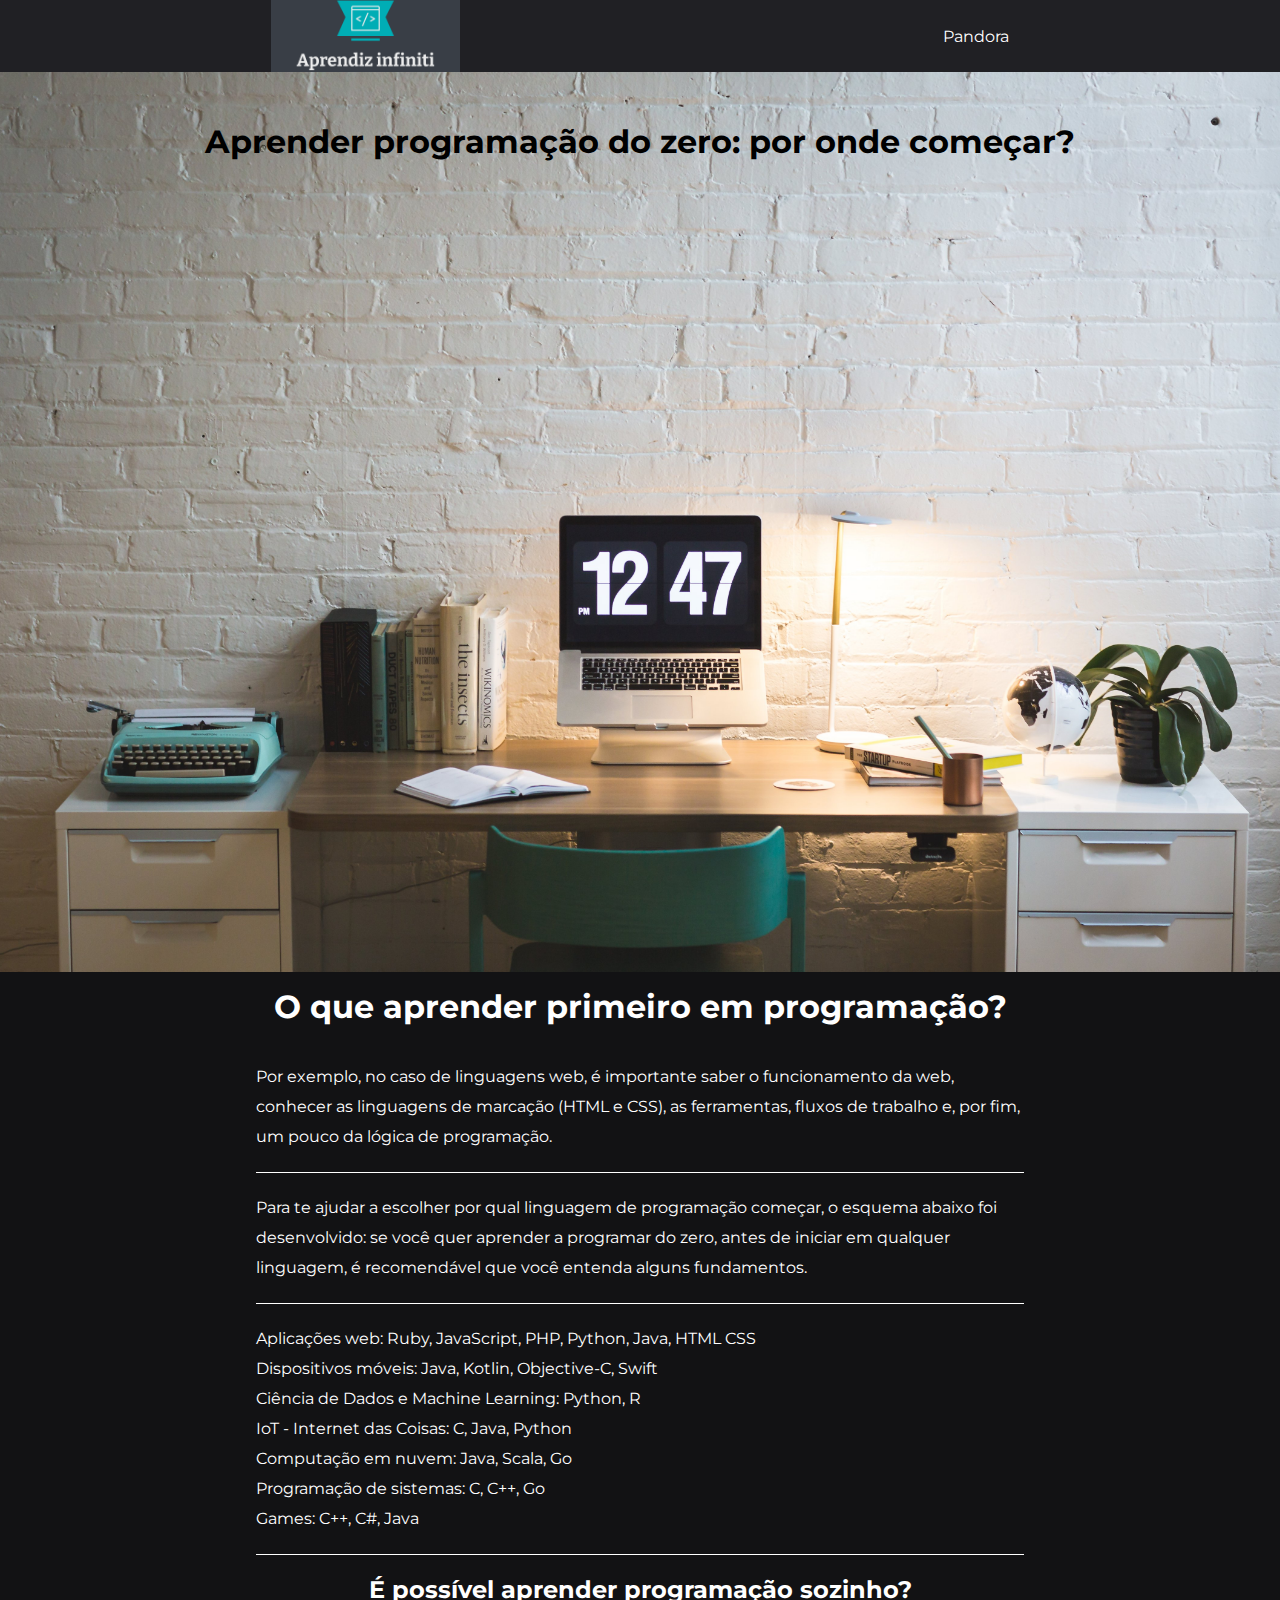
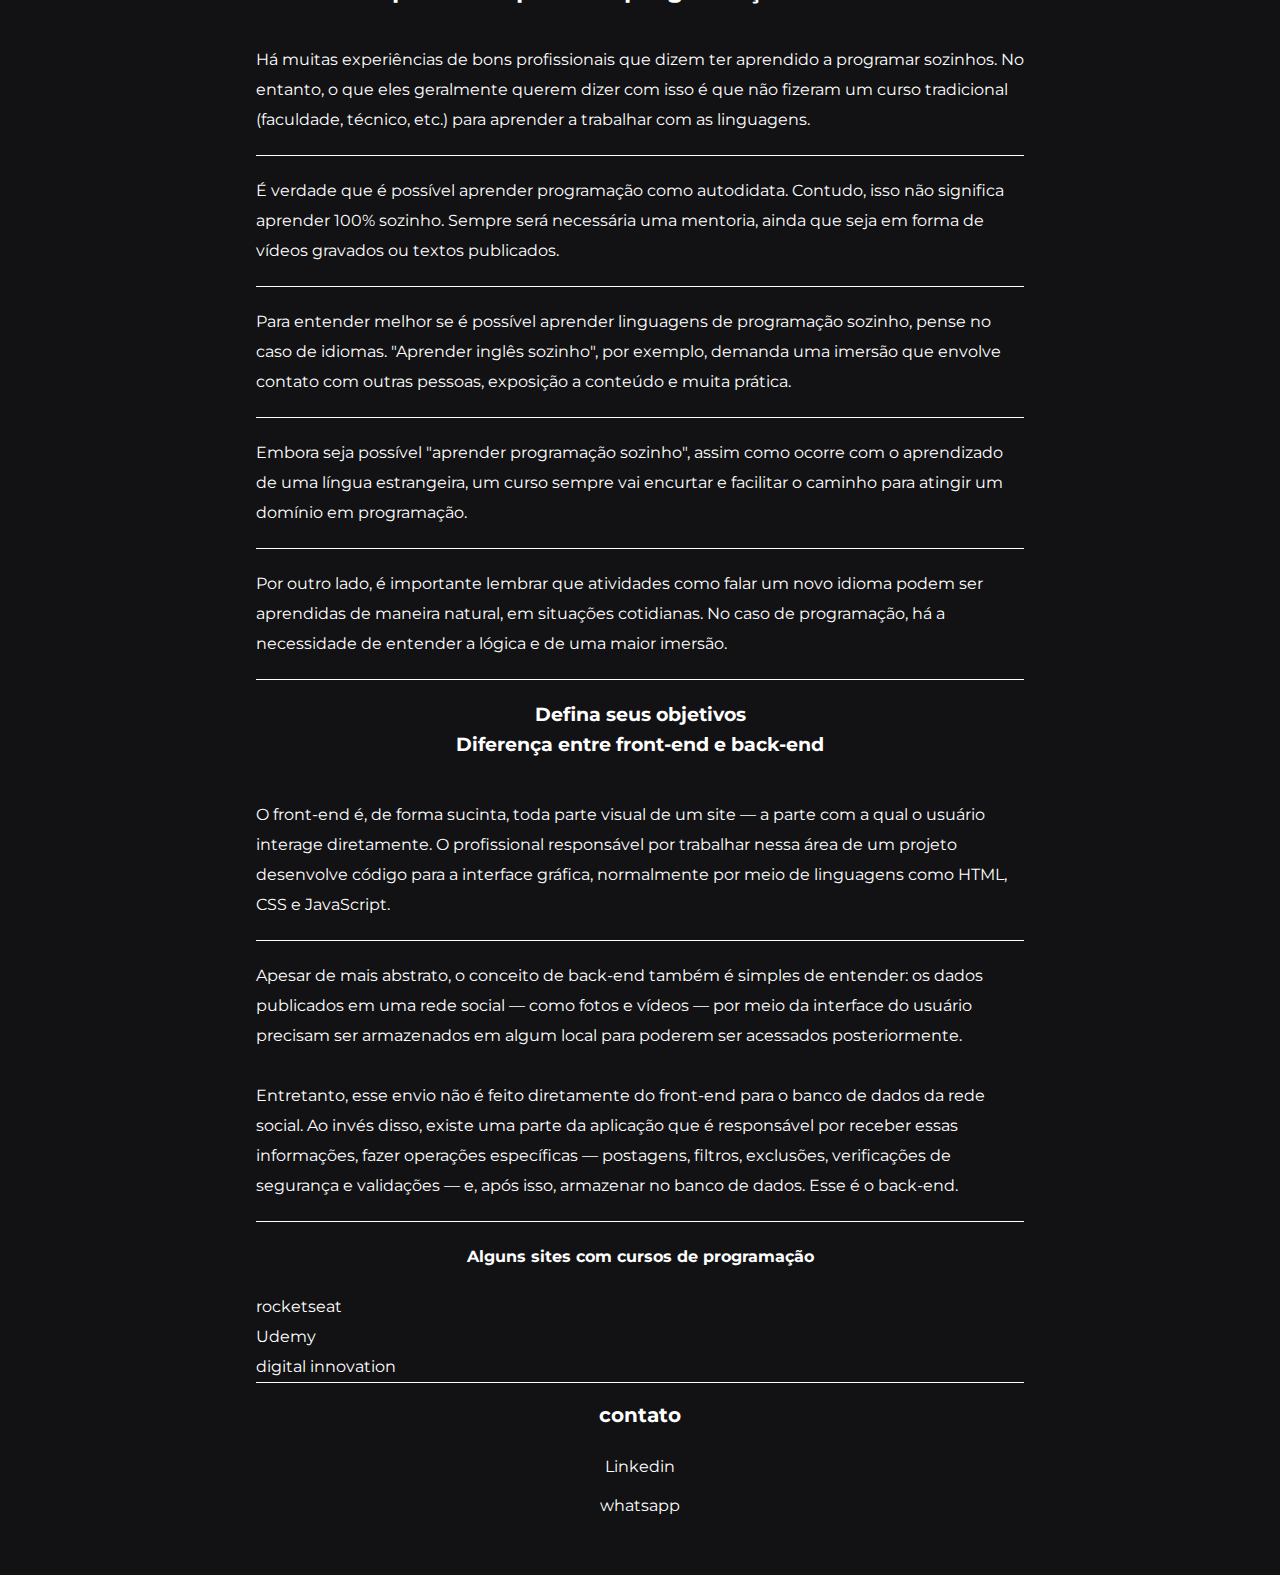
==== index.html @ 2a53f9a6 "arquivos iniciais" ====
<!DOCTYPE html>
<html lang="pt-br">
    <head>
        <meta charset="utf-8">
        <meta http-equiv="X-UA-Compatible" content="IE=edge">
        <title>Aprendiz infiniti</title>
        <meta name="description" content="Guia para iniciantes para aprender sobre tecnologia ou outras coisas">
        <meta name="keywords" content="ti, informatica, aprender, iniciante, learn, enem, Enem">
        <meta name="viewport" content="width=device-width, initial-scale=1">
        <link rel="stylesheet" href="./css/style.css">
        <link rel="stylesheet" href="./css/mobile.css">
        <link rel="shortcut icon" href="./images/aprendiz.svg" type="image/x-icon">
        <style>
            @import url('https://fonts.googleapis.com/css2?family=Montserrat&display=swap');
        </style>
    </head>
    <body>
       <header>
           <img id="logo-marca" src="./images/logo.png" alt="logo">
           <ul>
               <li><a href="#" rel="noopener noreferrer">Pandora</a></li>
           </ul>
       </header>

       <div id="titulo">
            <h1>Aprender programação do zero: por onde começar?</h1>
       </div>
        
       <main>
           <h1>O que aprender primeiro em programação?</h1>
           <p>Por exemplo, no caso de linguagens web, é importante saber o funcionamento da web, conhecer as linguagens de marcação (HTML e CSS), as ferramentas, fluxos de trabalho e, por fim, um pouco da lógica de programação. </p>
           <p>Para te ajudar a escolher por qual linguagem de programação começar, o esquema abaixo foi desenvolvido: se você quer aprender a programar do zero, antes de iniciar em qualquer linguagem, é recomendável que você entenda alguns fundamentos. </p>
            <p>
                Aplicações web: Ruby, JavaScript, PHP, Python, Java, HTML CSS <br>
                Dispositivos móveis: Java, Kotlin, Objective-C, Swift <br>
                Ciência de Dados e Machine Learning: Python, R <br>
                IoT - Internet das Coisas: C, Java, Python <br>
                Computação em nuvem: Java, Scala, Go <br>
                Programação de sistemas: C, C++, Go <br>
                Games: C++, C#, Java <br>
            </p>
            <h2>É possível aprender programação sozinho?</h2>
            <p>Há muitas experiências de bons profissionais que dizem ter aprendido a programar sozinhos. No entanto, o que eles geralmente querem dizer com isso é que não fizeram um curso tradicional (faculdade, técnico, etc.) para aprender a trabalhar com as linguagens. 
            </p>
            <p>É verdade que é possível aprender programação como autodidata. Contudo, isso não significa aprender 100% sozinho. Sempre será necessária uma mentoria, ainda que seja em forma de vídeos gravados ou textos publicados. 
            </p>
            <p>Para entender melhor se é possível aprender linguagens de programação sozinho, pense no caso de idiomas. "Aprender inglês sozinho", por exemplo, demanda uma imersão que envolve contato com outras pessoas, exposição a conteúdo e muita prática. 
            </p>
            <p>Embora seja possível "aprender programação sozinho", assim como ocorre com o aprendizado de uma língua estrangeira, um curso sempre vai encurtar e facilitar o caminho para atingir um domínio em programação.
            </p>
            <p>Por outro lado, é importante lembrar que atividades como falar um novo idioma podem ser aprendidas de maneira natural, em situações cotidianas. No caso de programação, há a necessidade de entender a lógica e de uma maior imersão. 
            </p>
            <h3>Defina seus objetivos <br>
            Diferença entre front-end e back-end</h3>
            <p>O front-end é, de forma sucinta, toda parte visual de um site — a parte com a qual o usuário interage diretamente. O profissional responsável por trabalhar nessa área de um projeto desenvolve código para a interface gráfica, normalmente por meio de linguagens como HTML, CSS e JavaScript.</p>
            <p>Apesar de mais abstrato, o conceito de back-end também é simples de entender: os dados publicados em uma rede social — como fotos e vídeos — por meio da interface do usuário precisam ser armazenados em algum local para poderem ser acessados posteriormente. <br> <br>Entretanto, esse envio não é feito diretamente do front-end para o banco de dados da rede social. Ao invés disso, existe uma parte da aplicação que é responsável por receber essas informações, fazer operações específicas — postagens, filtros, exclusões, verificações de segurança e validações — e, após isso, armazenar no banco de dados. Esse é o back-end.
            </p>
            <h4>Alguns sites com cursos de programação</h4>

            <ul>
                <li><a href="https://app.rocketseat.com.br/dashboard" target="_blank" rel="noopener noreferrer">rocketseat</a></li>
                <li><a href="https://www.udemy.com/courses/search/?src=ukw&q=programa%C3%A7%C3%A3o" target="_blank" rel="noopener noreferrer">Udemy</a></li>
                <li><a href="https://digitalinnovation.one/" target="_blank" rel="noopener noreferrer">digital innovation</a></li>
            </ul>
       </main>
       <footer>
           <h5>contato</h5>
           <ul>
               <li><a href="https://www.linkedin.com/in/denner-augusto-de-paula-bernardes-970713164/" target="blank">Linkedin</a></li>
               <li><a href="https://api.whatsapp.com/send?phone=5511978057417" target="_blank" rel="noopener noreferrer">whatsapp</a></li>
           </ul>
       </footer>


        <script src="" async defer></script>
    </body>
</html>
---- css/style.css ----
*{
    margin: 0;
    padding: 0;
    box-sizing: border-box;
    text-decoration: none;
    list-style: none;
    font-family: 'Montserrat', sans-serif;
}

body{
    height: 100vh;
    width: 100%;
    background-color: #121214;
}
a{
    color: white;
}

a:hover{
    color: #0C88EF;
}

header{
    background-color:#202024 ;
    height: 72px;
    width: 100%;
    display: flex;
    flex-direction: row;
    justify-content: space-around;
    align-items: center;
    padding: 0px 30px;
    flex-wrap: wrap;
}


header a:hover{
    color: yellow;
}

#logo-marca{
    height: 100%;
}

#titulo{
    padding: 50px;
    text-align: center;
    background-repeat: no-repeat;
    background-position: center;
    background-size: cover;
    height: 100%;
    background-image: url(../images/organized-workspace\ \(1\).jpg);
}

#titulo h1:hover{
    color: #202024;
}

main{
    color: white;
    padding: 0px 20%;
    line-height: 30px;
}
main p{
    padding: 20px 0px;
    width: 100%;
    border-bottom: 1px solid white;
}
main p:hover{
    font-size: 20px;
    color: yellow;
}

main h1,h2,h3,h4{
    padding: 20px 0px;
    text-align: center;
}

main ul{
    border-bottom: 1px solid white;
}

footer{
    text-align: center;
    padding-bottom: 50px;
}

footer h5{
    font-size:20px;
    padding: 20px 0px;
    text-align: center;
    color:white;
}

footer li{
   padding: 10px 0px;
}
---- css/mobile.css ----
@media screen and (max-width:900px){
    main{
        padding: 0px 5%;
    }
}
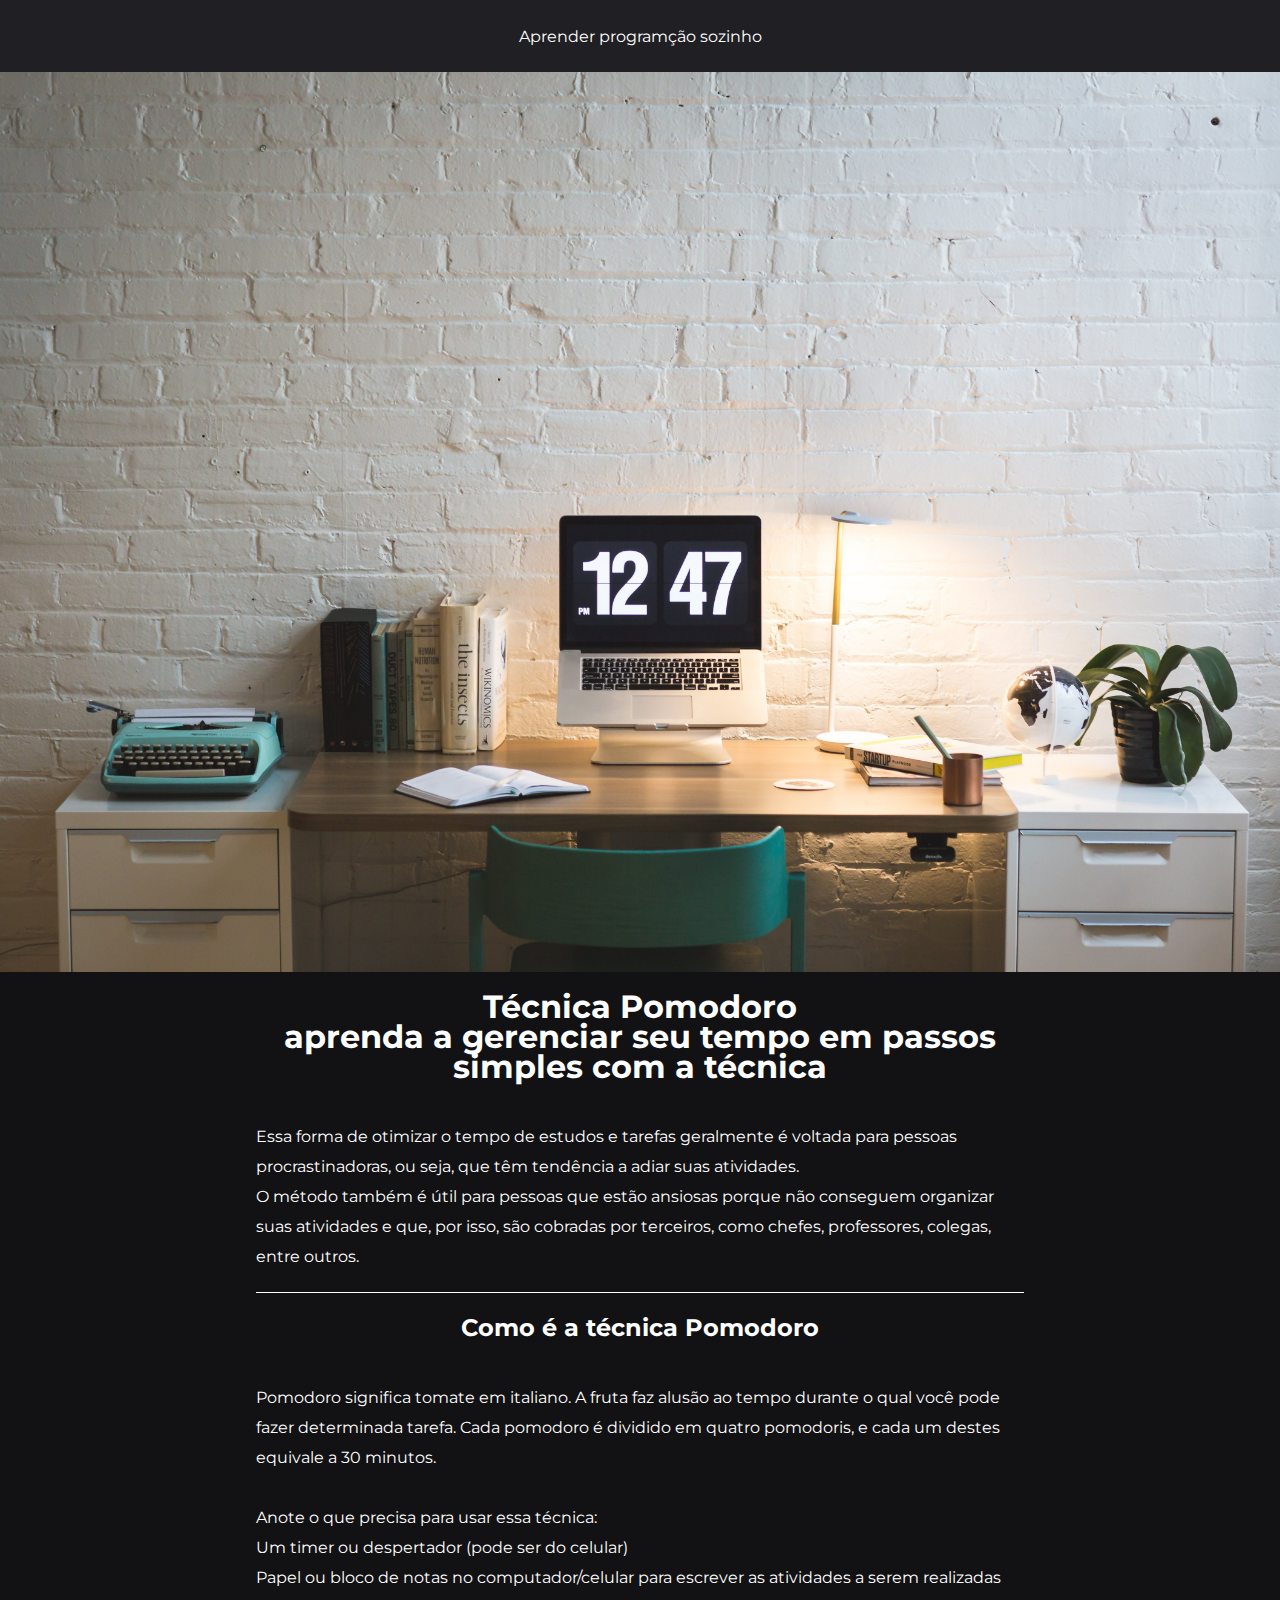
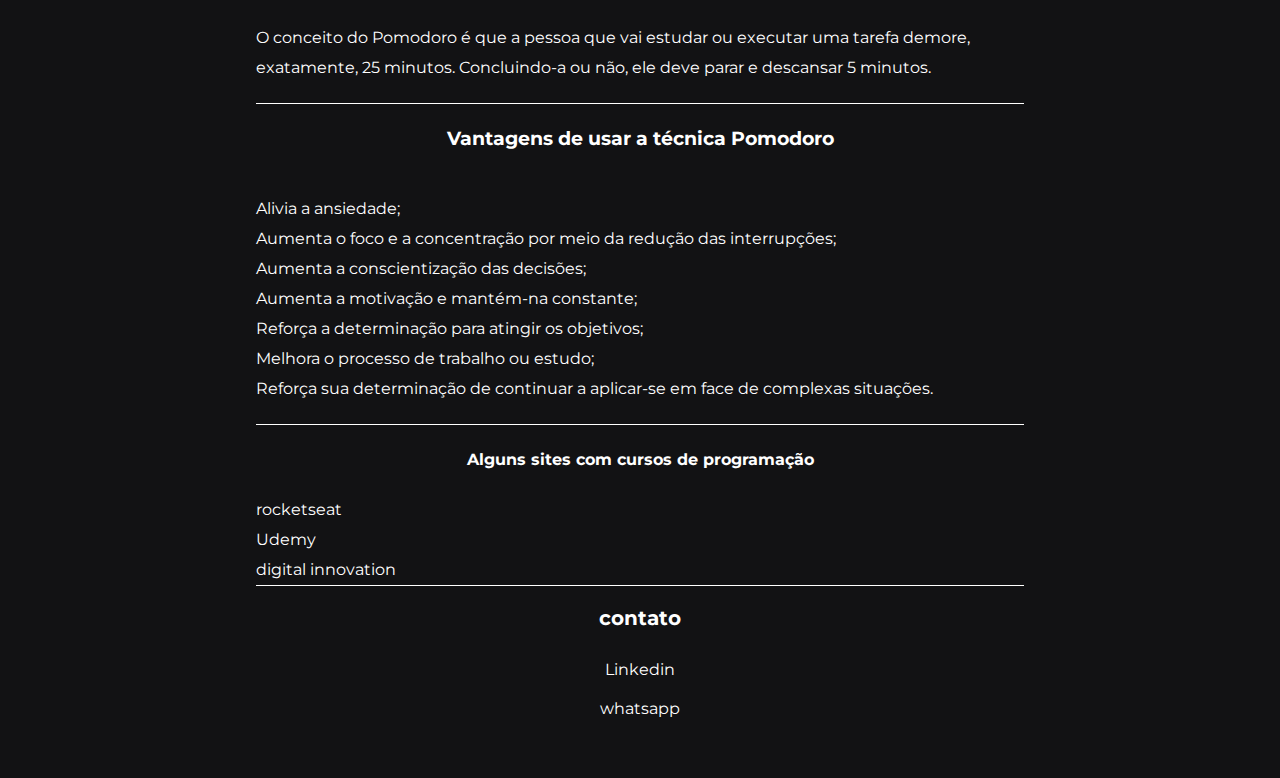
==== commit 17078a74: "prepara da pagina principal/ atualizacao de interface" ====
--- a/index.html
+++ b/index.html
@@ -1,77 +1,91 @@
 <!DOCTYPE html>
 <html lang="pt-br">
-    <head>
-        <meta charset="utf-8">
-        <meta http-equiv="X-UA-Compatible" content="IE=edge">
-        <title>Aprendiz infiniti</title>
-        <meta name="description" content="Guia para iniciantes para aprender sobre tecnologia ou outras coisas">
-        <meta name="keywords" content="ti, informatica, aprender, iniciante, learn, enem, Enem">
-        <meta name="viewport" content="width=device-width, initial-scale=1">
-        <link rel="stylesheet" href="./css/style.css">
-        <link rel="stylesheet" href="./css/mobile.css">
-        <link rel="shortcut icon" href="./images/aprendiz.svg" type="image/x-icon">
-        <style>
-            @import url('https://fonts.googleapis.com/css2?family=Montserrat&display=swap');
-        </style>
-    </head>
-    <body>
-       <header>
-           <img id="logo-marca" src="./images/logo.png" alt="logo">
-           <ul>
-               <li><a href="#" rel="noopener noreferrer">Pandora</a></li>
-           </ul>
-       </header>
 
-       <div id="titulo">
-            <h1>Aprender programação do zero: por onde começar?</h1>
-       </div>
+<head>
+    <meta charset="utf-8">
+    <meta http-equiv="X-UA-Compatible" content="IE=edge">
+    <title>pomodoro</title>
+    <meta name="description" content="Guia para iniciantes para aprender sobre tecnologia ou outras coisas">
+    <meta name="keywords" content="ti, informatica, aprender, iniciante, learn, enem, Enem">
+    <meta name="viewport" content="width=device-width, initial-scale=1">
+    <link rel="stylesheet" href="./css/style.css">
+    <link rel="stylesheet" href="./css/mobile.css">
+    <link rel="shortcut icon" href="./images/stopwatch.svg" type="image/x-icon">
+    <style>
+        @import url('https://fonts.googleapis.com/css2?family=Montserrat&display=swap');
+    </style>
+</head>
+
+<body>
+    <header>
+        <a href="./learn program/index.html">Aprender programção sozinho</a>
         
-       <main>
-           <h1>O que aprender primeiro em programação?</h1>
-           <p>Por exemplo, no caso de linguagens web, é importante saber o funcionamento da web, conhecer as linguagens de marcação (HTML e CSS), as ferramentas, fluxos de trabalho e, por fim, um pouco da lógica de programação. </p>
-           <p>Para te ajudar a escolher por qual linguagem de programação começar, o esquema abaixo foi desenvolvido: se você quer aprender a programar do zero, antes de iniciar em qualquer linguagem, é recomendável que você entenda alguns fundamentos. </p>
-            <p>
-                Aplicações web: Ruby, JavaScript, PHP, Python, Java, HTML CSS <br>
-                Dispositivos móveis: Java, Kotlin, Objective-C, Swift <br>
-                Ciência de Dados e Machine Learning: Python, R <br>
-                IoT - Internet das Coisas: C, Java, Python <br>
-                Computação em nuvem: Java, Scala, Go <br>
-                Programação de sistemas: C, C++, Go <br>
-                Games: C++, C#, Java <br>
-            </p>
-            <h2>É possível aprender programação sozinho?</h2>
-            <p>Há muitas experiências de bons profissionais que dizem ter aprendido a programar sozinhos. No entanto, o que eles geralmente querem dizer com isso é que não fizeram um curso tradicional (faculdade, técnico, etc.) para aprender a trabalhar com as linguagens. 
-            </p>
-            <p>É verdade que é possível aprender programação como autodidata. Contudo, isso não significa aprender 100% sozinho. Sempre será necessária uma mentoria, ainda que seja em forma de vídeos gravados ou textos publicados. 
-            </p>
-            <p>Para entender melhor se é possível aprender linguagens de programação sozinho, pense no caso de idiomas. "Aprender inglês sozinho", por exemplo, demanda uma imersão que envolve contato com outras pessoas, exposição a conteúdo e muita prática. 
-            </p>
-            <p>Embora seja possível "aprender programação sozinho", assim como ocorre com o aprendizado de uma língua estrangeira, um curso sempre vai encurtar e facilitar o caminho para atingir um domínio em programação.
-            </p>
-            <p>Por outro lado, é importante lembrar que atividades como falar um novo idioma podem ser aprendidas de maneira natural, em situações cotidianas. No caso de programação, há a necessidade de entender a lógica e de uma maior imersão. 
-            </p>
-            <h3>Defina seus objetivos <br>
-            Diferença entre front-end e back-end</h3>
-            <p>O front-end é, de forma sucinta, toda parte visual de um site — a parte com a qual o usuário interage diretamente. O profissional responsável por trabalhar nessa área de um projeto desenvolve código para a interface gráfica, normalmente por meio de linguagens como HTML, CSS e JavaScript.</p>
-            <p>Apesar de mais abstrato, o conceito de back-end também é simples de entender: os dados publicados em uma rede social — como fotos e vídeos — por meio da interface do usuário precisam ser armazenados em algum local para poderem ser acessados posteriormente. <br> <br>Entretanto, esse envio não é feito diretamente do front-end para o banco de dados da rede social. Ao invés disso, existe uma parte da aplicação que é responsável por receber essas informações, fazer operações específicas — postagens, filtros, exclusões, verificações de segurança e validações — e, após isso, armazenar no banco de dados. Esse é o back-end.
-            </p>
-            <h4>Alguns sites com cursos de programação</h4>
+    </header>
 
-            <ul>
-                <li><a href="https://app.rocketseat.com.br/dashboard" target="_blank" rel="noopener noreferrer">rocketseat</a></li>
-                <li><a href="https://www.udemy.com/courses/search/?src=ukw&q=programa%C3%A7%C3%A3o" target="_blank" rel="noopener noreferrer">Udemy</a></li>
-                <li><a href="https://digitalinnovation.one/" target="_blank" rel="noopener noreferrer">digital innovation</a></li>
-            </ul>
-       </main>
-       <footer>
-           <h5>contato</h5>
-           <ul>
-               <li><a href="https://www.linkedin.com/in/denner-augusto-de-paula-bernardes-970713164/" target="blank">Linkedin</a></li>
-               <li><a href="https://api.whatsapp.com/send?phone=5511978057417" target="_blank" rel="noopener noreferrer">whatsapp</a></li>
-           </ul>
-       </footer>
+    <div id="titulo">
+       
+    </div>
+
+    <main>
+        <h1>Técnica Pomodoro <br> aprenda a gerenciar seu tempo em passos simples com a técnica</h1>
+        <p>Essa forma de otimizar o tempo de estudos e tarefas geralmente é voltada para pessoas procrastinadoras, ou seja, que têm tendência a adiar suas atividades. <br>
+            O método também é útil para pessoas que estão ansiosas porque não conseguem organizar suas atividades e que, por isso, são cobradas por terceiros, como chefes, professores, colegas, entre outros.
+        </p>
+        <h2>Como é a técnica Pomodoro</h2>
+        <p>Pomodoro significa tomate em italiano. A fruta faz alusão ao tempo durante o qual você pode fazer determinada tarefa. Cada pomodoro é dividido em quatro pomodoris, e cada um destes equivale a 30 minutos. <br> <br>
+        
+            Anote o que precisa para usar essa técnica: <br>
+
+            Um timer ou despertador (pode ser do celular) <br>
+            
+            Papel ou bloco de notas no computador/celular para escrever as atividades a serem realizadas <br> <br>
+            O conceito do Pomodoro é que a pessoa que vai estudar ou executar uma tarefa demore, exatamente, 25 minutos. Concluindo-a ou não, ele deve parar e descansar 5 minutos.
+        </p>
+        <h3>Vantagens de usar a técnica Pomodoro</h3>
+        <p>
+            Alivia a ansiedade; <br>
+
+            Aumenta o foco e a concentração por meio da redução das interrupções; <br>
+
+            Aumenta a conscientização das decisões; <br>
+
+            Aumenta a motivação e mantém-na constante; <br>
+
+            Reforça a determinação para atingir os objetivos; <br>
+
+            Melhora o processo de trabalho ou estudo; <br>
+
+            Reforça sua determinação de continuar a aplicar-se em face de complexas situações. <br>
 
 
-        <script src="" async defer></script>
-    </body>
+        </p>
+        
+        
+
+
+        <h4>Alguns sites com cursos de programação</h4>
+        <ul>
+            <li><a href="https://app.rocketseat.com.br/dashboard" target="_blank"
+                    rel="noopener noreferrer">rocketseat</a></li>
+            <li><a href="https://www.udemy.com/courses/search/?src=ukw&q=programa%C3%A7%C3%A3o" target="_blank"
+                    rel="noopener noreferrer">Udemy</a></li>
+            <li><a href="https://digitalinnovation.one/" target="_blank" rel="noopener noreferrer">digital
+                    innovation</a></li>
+        </ul>
+
+    </main>
+    <footer>
+        <h5>contato</h5>
+        <ul>
+            <li><a href="https://www.linkedin.com/in/denner-augusto-de-paula-bernardes-970713164/"
+                    target="blank">Linkedin</a></li>
+            <li><a href="https://api.whatsapp.com/send?phone=5511978057417" target="_blank"
+                    rel="noopener noreferrer">whatsapp</a></li>
+        </ul>
+    </footer>
+
+
+    <script src="" async defer></script>
+</body>
+
 </html>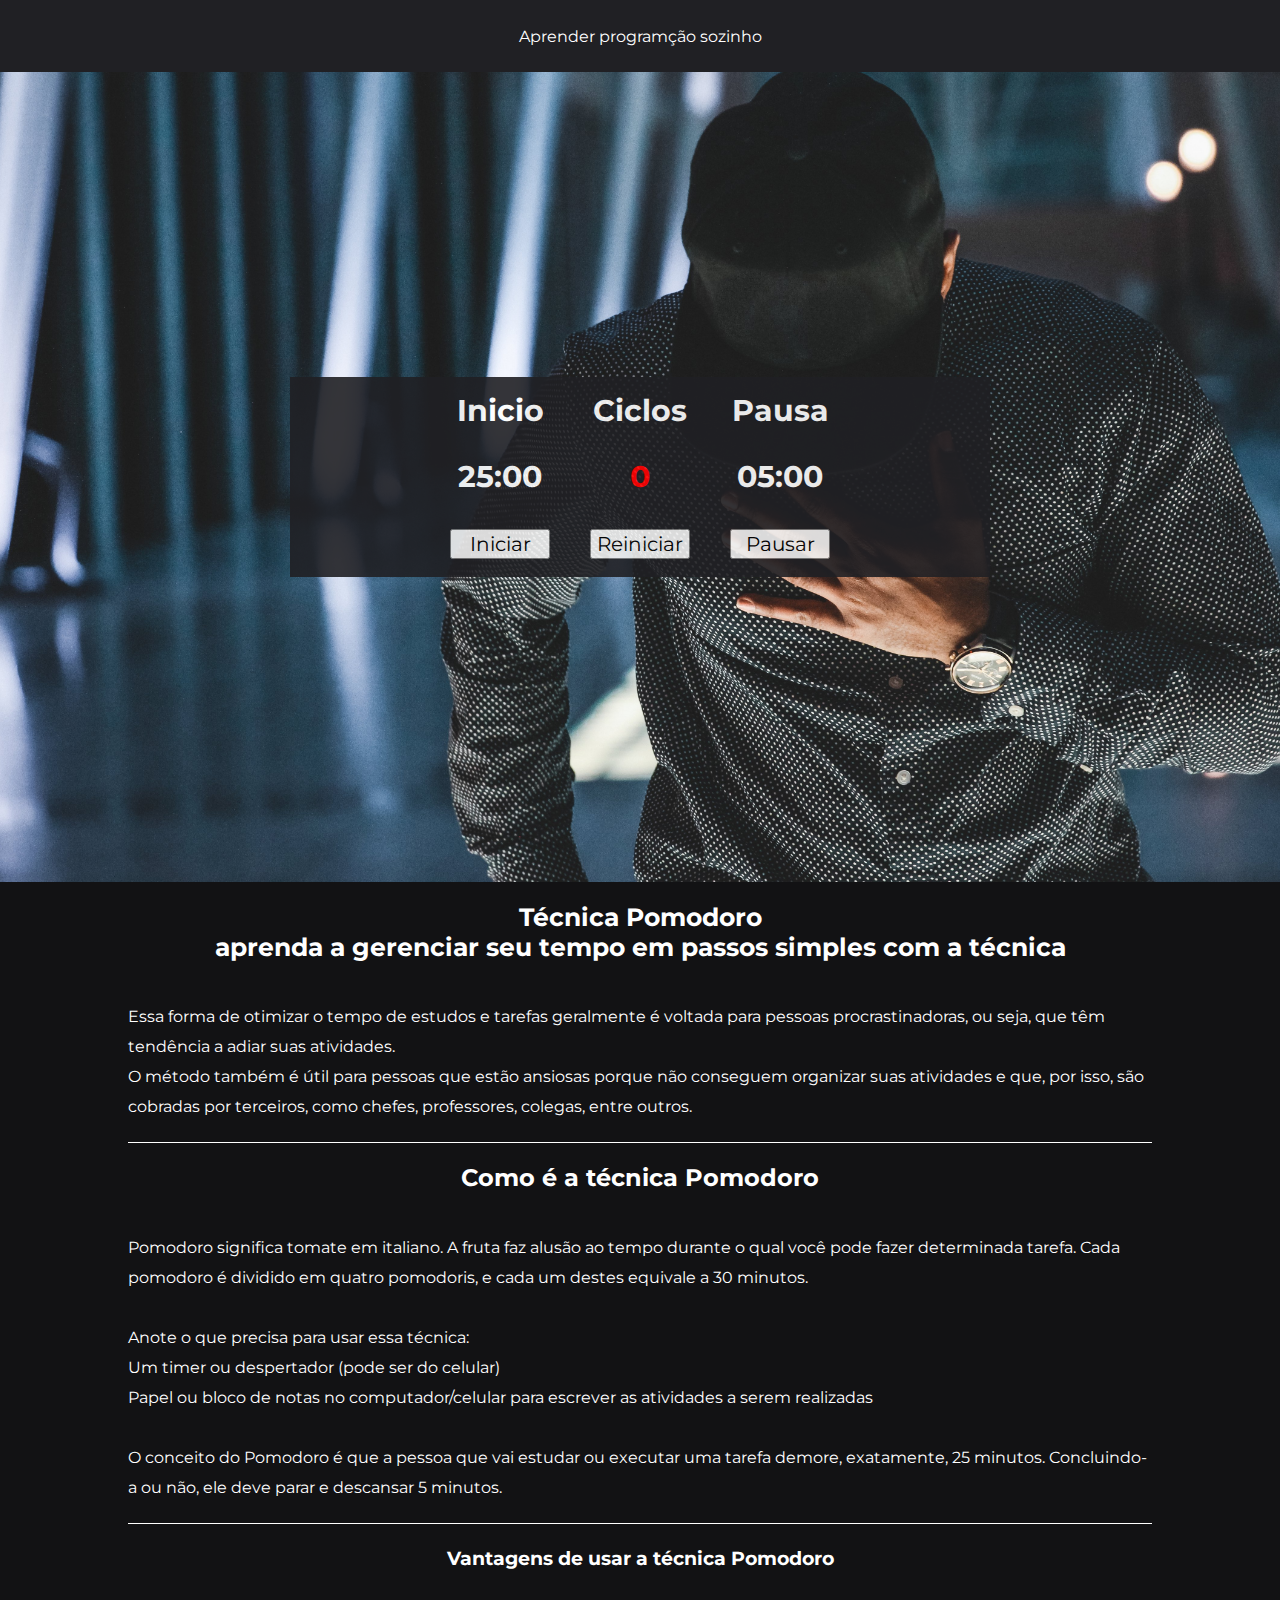
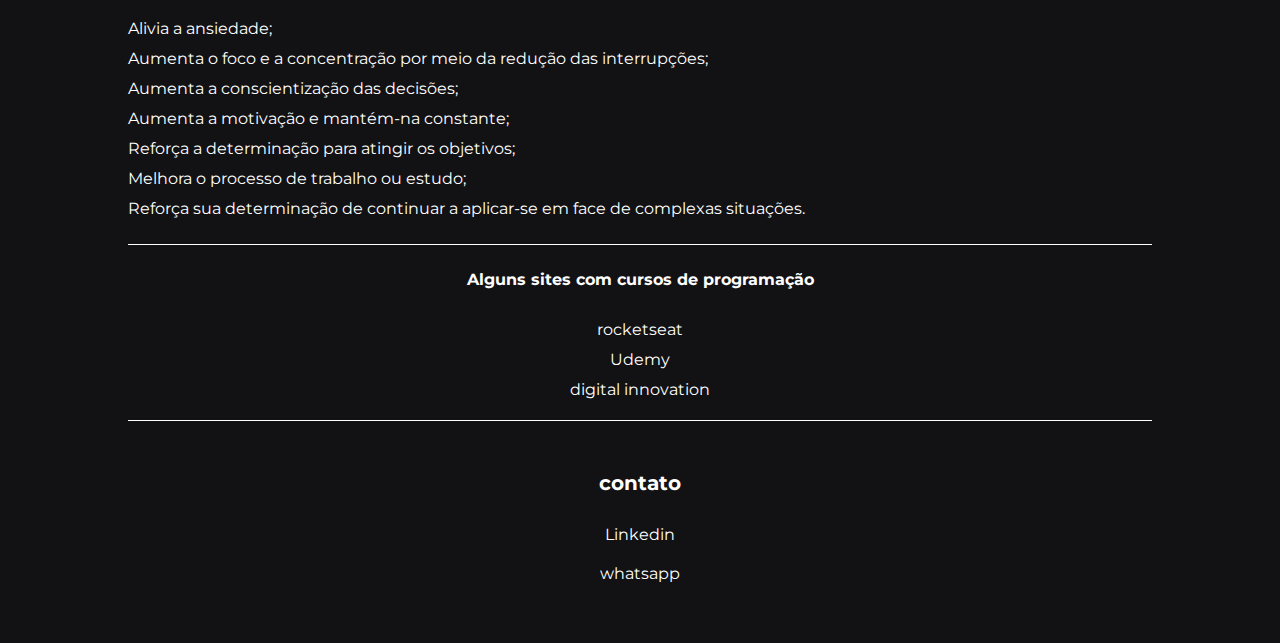
==== commit 43a85f10: "atualizacao de interfaces" ====
--- a/index.html
+++ b/index.html
@@ -23,7 +23,24 @@
     </header>
 
     <div id="titulo">
-       
+        <div id="container">
+            <p id="work" class="label">Inicio</p><p id="break" class="label">Pausa</p><p id="cycles" class="label">Ciclos</p>
+            <!--Work Timer-->
+            <div id="work-timer" class="timer">
+                <p  id="w_minutes">25</p><p class="semicolon">:</p><p id="w_seconds">00</p>
+            </div>
+    
+            <!--Cycle Counter-->
+            <p id="counter" class="timer">0</p>
+    
+            <!--Break Timer-->
+            <div id="break-timer" class="timer">
+                <p id="b_minutes">05</p><p class="semicolon">:</p><p id="b_seconds">00</p>
+            </div>
+            <button id="start" class="btn">Iniciar</button>
+            <button id="stop" class="btn">Pausar</button>
+            <button id="reset" class="btn">Reiniciar</button>
+        </div>
     </div>
 
     <main>
@@ -85,7 +102,7 @@
     </footer>
 
 
-    <script src="" async defer></script>
+    <script src="./javascript/javascript.js" async defer></script>
 </body>
 
 </html>--- a/css/style.css
+++ b/css/style.css
@@ -28,46 +28,109 @@
     flex-direction: row;
     justify-content: space-around;
     align-items: center;
-    padding: 0px 30px;
     flex-wrap: wrap;
 }
 
 
-header a:hover{
-    color: yellow;
+
+#container {
+    display: flex;
+    align-items: center;
+    justify-content: center;
+    background-color:#202024;
+    color: white;
+    height: 200px;
+    width: 700px;
+    margin: 0 auto;
+    display: grid;
+    grid-template-columns: repeat(5, 1fr);
+    grid-template-rows: repeat(3, 1fr);
+    opacity: 0.9;
 }
 
-#logo-marca{
-    height: 100%;
+
+/*timers*/
+.label {
+    align-self: center;
+    justify-self: center;
+
+    font-size: 30px;
+    font-weight: bold;
 }
 
+#work {
+    grid-area: 1 / 2 / 1 / 2;
+}
+#break {
+    grid-area: 1 / 4 / 1 / 4;
+}
+#cycles {
+    grid-area: 1 / 3 / 1 / 3;
+}
+
+.timer {
+    display: flex;
+    align-self: center;
+    justify-self: center;
+
+    font-size: 30px;
+    font-weight: bold;
+}
+
+
+#counter {
+    grid-area: 2 / 3 / 2 / 3;
+    color: red;
+}
+
+#work-timer {
+    grid-area: 2 / 2 / 2 / 2;
+}
+
+#break-timer {
+    grid-area: 2 / 4 / 2 / 4;
+}
+
+/*buttons*/
+
+.btn {
+    align-self: center;
+    justify-self: center;
+
+    width: 100px;
+    height: 30px;
+
+    font-size: 20px;
+}
+
+#start {
+    grid-area: 3 / 2 / 3 / 2;
+}
+
+#reset {
+    grid-area: 3 / 3 / 3 / 3;
+}
+
+#stop {
+    grid-area: 3 / 4 / 3 / 4;
+}
+
+
+
 #titulo{
-    padding: 50px;
-    text-align: center;
-    background-repeat: no-repeat;
+    background-image: url(../images/fashion-toronto-watch.jpg);
+    height: 90%;
     background-position: center;
     background-size: cover;
-    height: 100%;
-    background-image: url(../images/organized-workspace\ \(1\).jpg);
-}
-
-#titulo h1:hover{
-    color: #202024;
+    background-attachment: fixed;
+    display: flex;
+    align-items: center;
 }
 
 main{
     color: white;
-    padding: 0px 20%;
+    padding: 0px 10%;
     line-height: 30px;
-}
-main p{
-    padding: 20px 0px;
-    width: 100%;
-    border-bottom: 1px solid white;
-}
-main p:hover{
-    font-size: 20px;
-    color: yellow;
 }
 
 main h1,h2,h3,h4{
@@ -75,13 +138,34 @@
     text-align: center;
 }
 
+main h1{
+    font-size: 25px;
+}
+
+main p{
+    padding: 20px 0px;
+    width: 100%;
+    border-bottom: 1px solid white;
+    transition: 0.2s;
+}
+
+main p:hover{
+    color: yellow;
+    font-size: 25px;
+    animation: 0.2s;
+
+}
+
 main ul{
     border-bottom: 1px solid white;
+    text-align: center;
+    padding-bottom: 15px;
 }
 
 footer{
     text-align: center;
     padding-bottom: 50px;
+    margin-top: 30px;
 }
 
 footer h5{
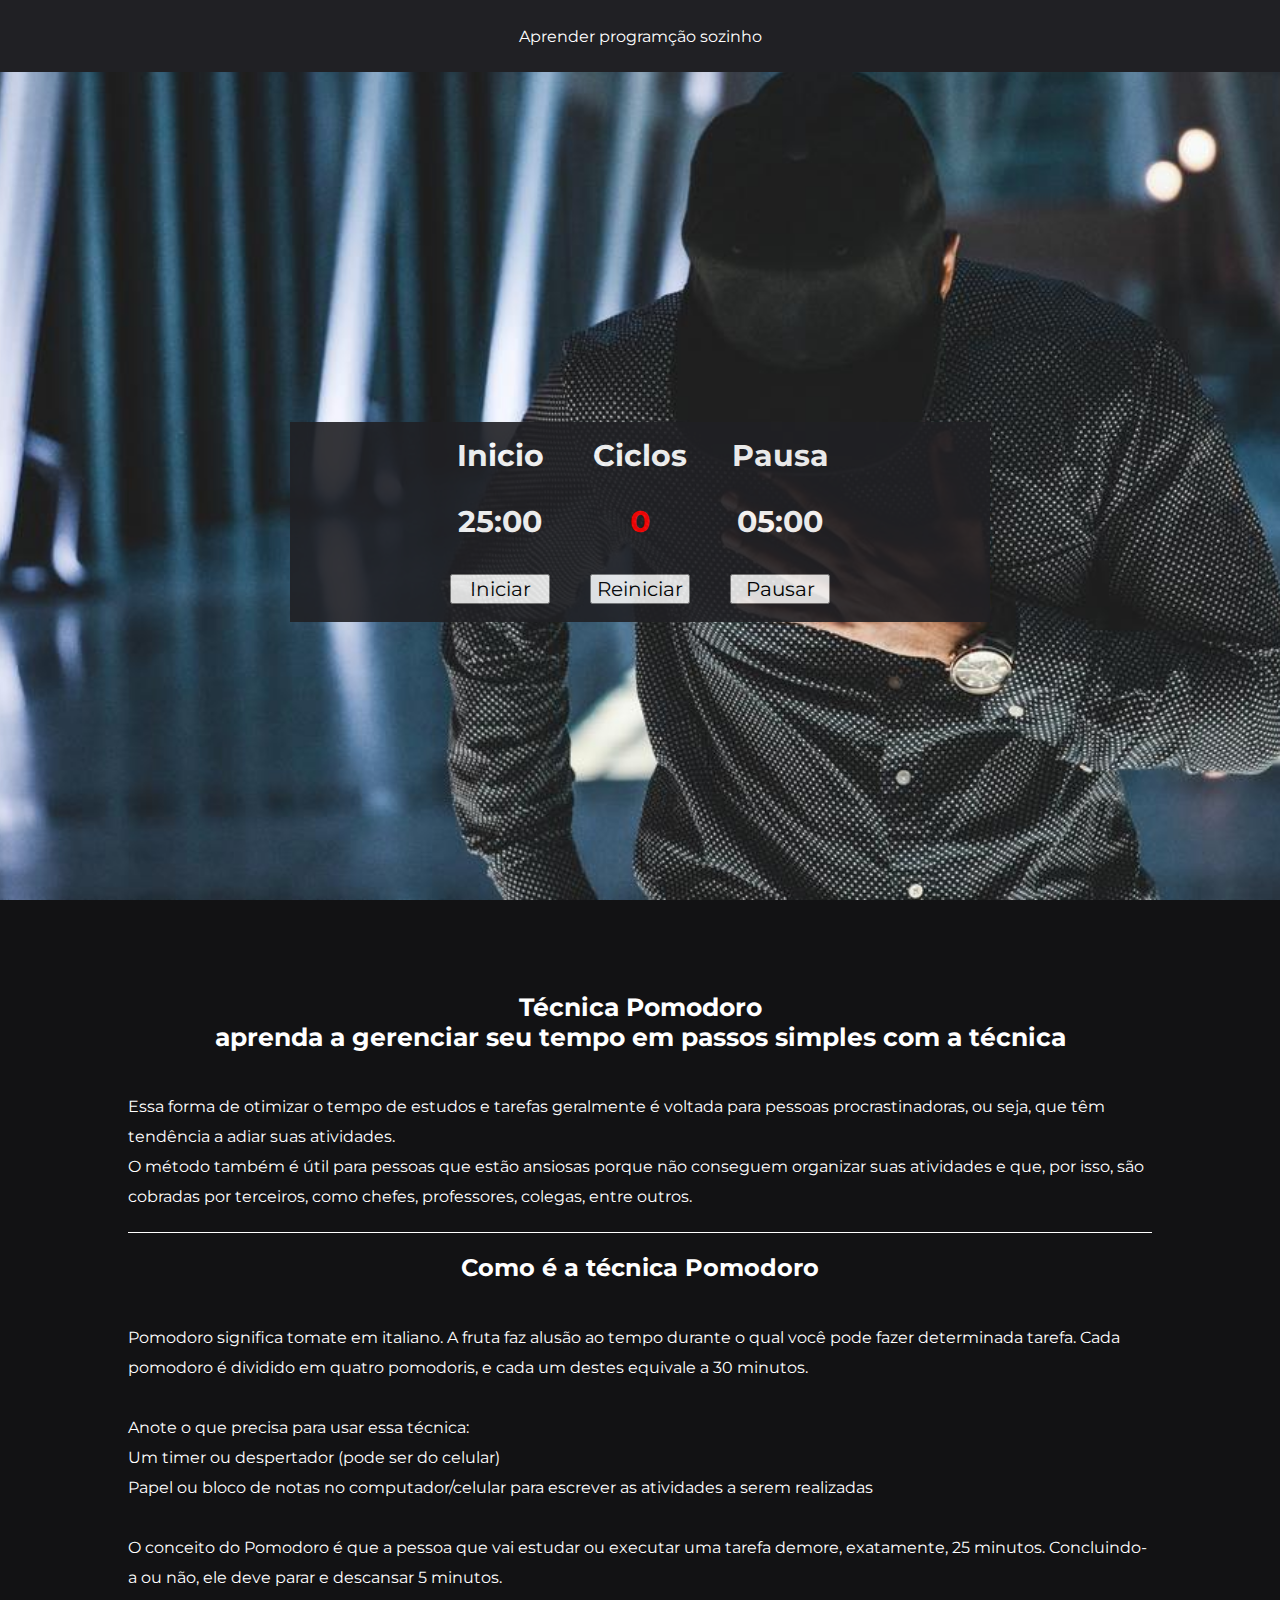
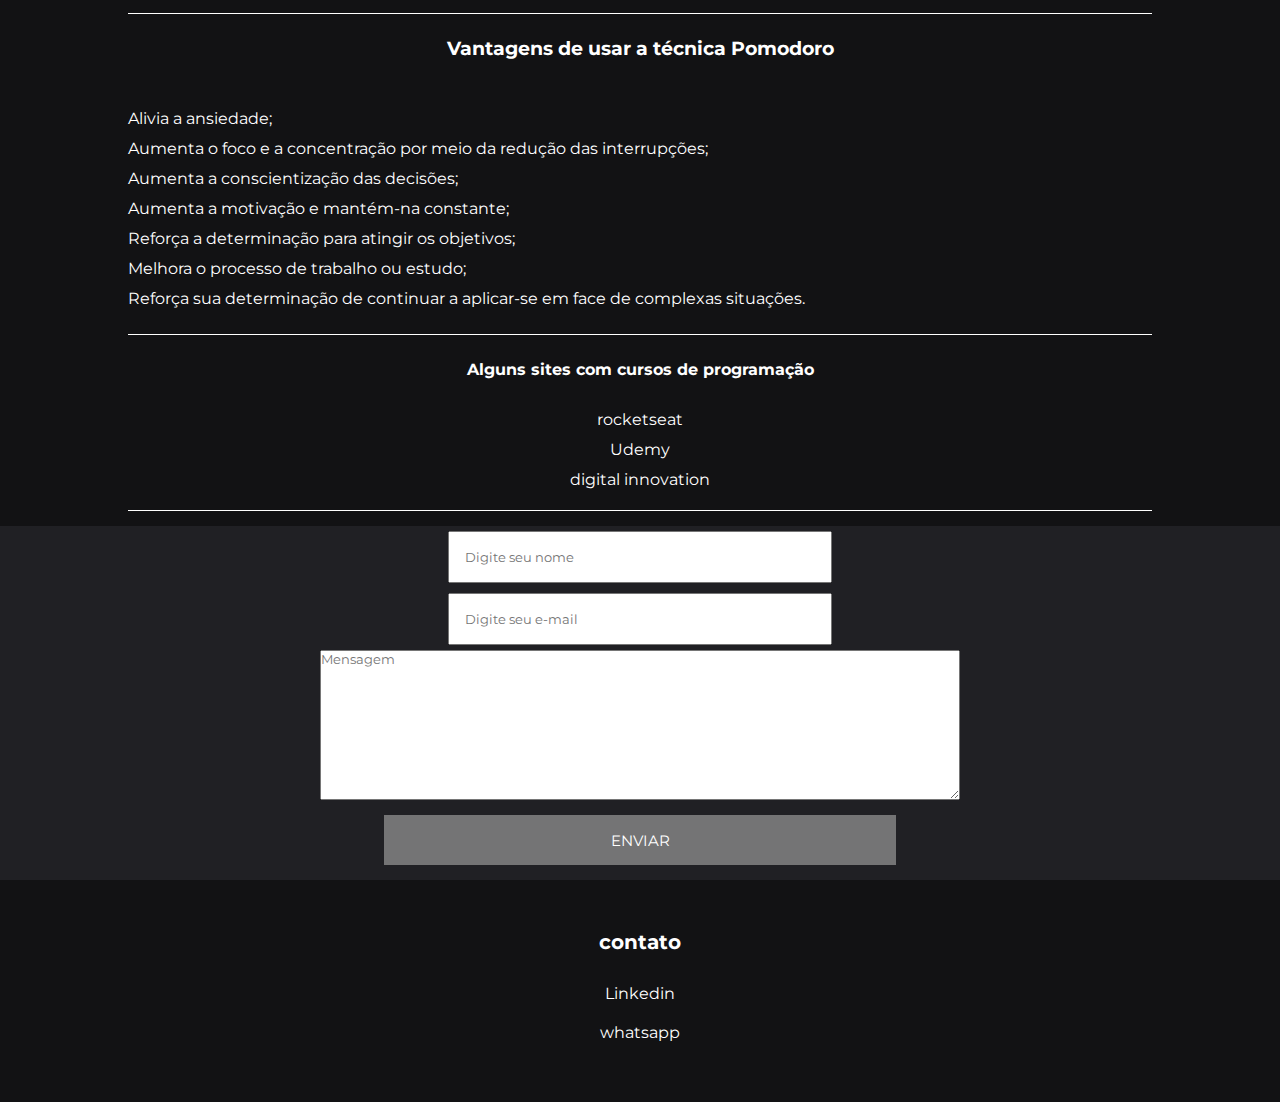
==== commit d6540722: "inclusao de formulario e atualizacao de interface" ====
--- a/index.html
+++ b/index.html
@@ -91,6 +91,13 @@
         </ul>
 
     </main>
+
+    <form>
+        <input id="nome" type="text" placeholder="Digite seu nome">
+        <input id="email" type="email" placeholder="Digite seu e-mail">
+        <textarea name="texto" id="texto" cols="30" rows="10" placeholder="Mensagem"></textarea>
+        <button id="enviar">enviar</button>
+    </form>
     <footer>
         <h5>contato</h5>
         <ul>
@@ -102,7 +109,8 @@
     </footer>
 
 
-    <script src="./javascript/javascript.js" async defer></script>
+    <script src="./javascript/pomodoro.js" async defer></script>
+    <script src="./javascript/form.js"></script>
 </body>
 
 </html>--- a/css/style.css
+++ b/css/style.css
@@ -118,8 +118,8 @@
 
 
 #titulo{
-    background-image: url(../images/fashion-toronto-watch.jpg);
-    height: 90%;
+    background-image: url(../images/fundo.jpg);
+    height: 100%;
     background-position: center;
     background-size: cover;
     background-attachment: fixed;
@@ -162,6 +162,54 @@
     padding-bottom: 15px;
 }
 
+form{
+    display: flex;
+    align-items: center;
+    margin: auto;
+    flex-direction: column;
+    width: auto;
+    background-color: #202024;
+    margin-top: 15px;
+}
+
+#nome, #email{
+    width: 30%;
+}
+
+form input{
+    width: 40%;
+    height: 52px; 
+    margin: 5px 0px;
+    outline: none;
+    padding: 15px;
+}
+
+#texto{
+    width: 50%;
+    height: 150px;
+}
+form button{
+    width: 40%;
+    background-color: rgb(116, 116, 117);
+    color: white;
+    height: 50px;
+    margin-bottom: 3vh;
+    border: none;
+    cursor: pointer;
+    text-transform: uppercase;
+    font-size: 15px;
+    transition: 0.5s;
+    margin: 15px;
+}
+
+form button:hover{
+    width: 45%;
+    height: 65px;
+    background-color: royalblue;
+    color: white;
+}
+
+
 footer{
     text-align: center;
     padding-bottom: 50px;
--- a/css/mobile.css
+++ b/css/mobile.css
@@ -0,0 +1,6 @@
+@media screen and (max-width: 800px){
+#nome, #email,#texto{
+    width: 90%;
+}
+
+}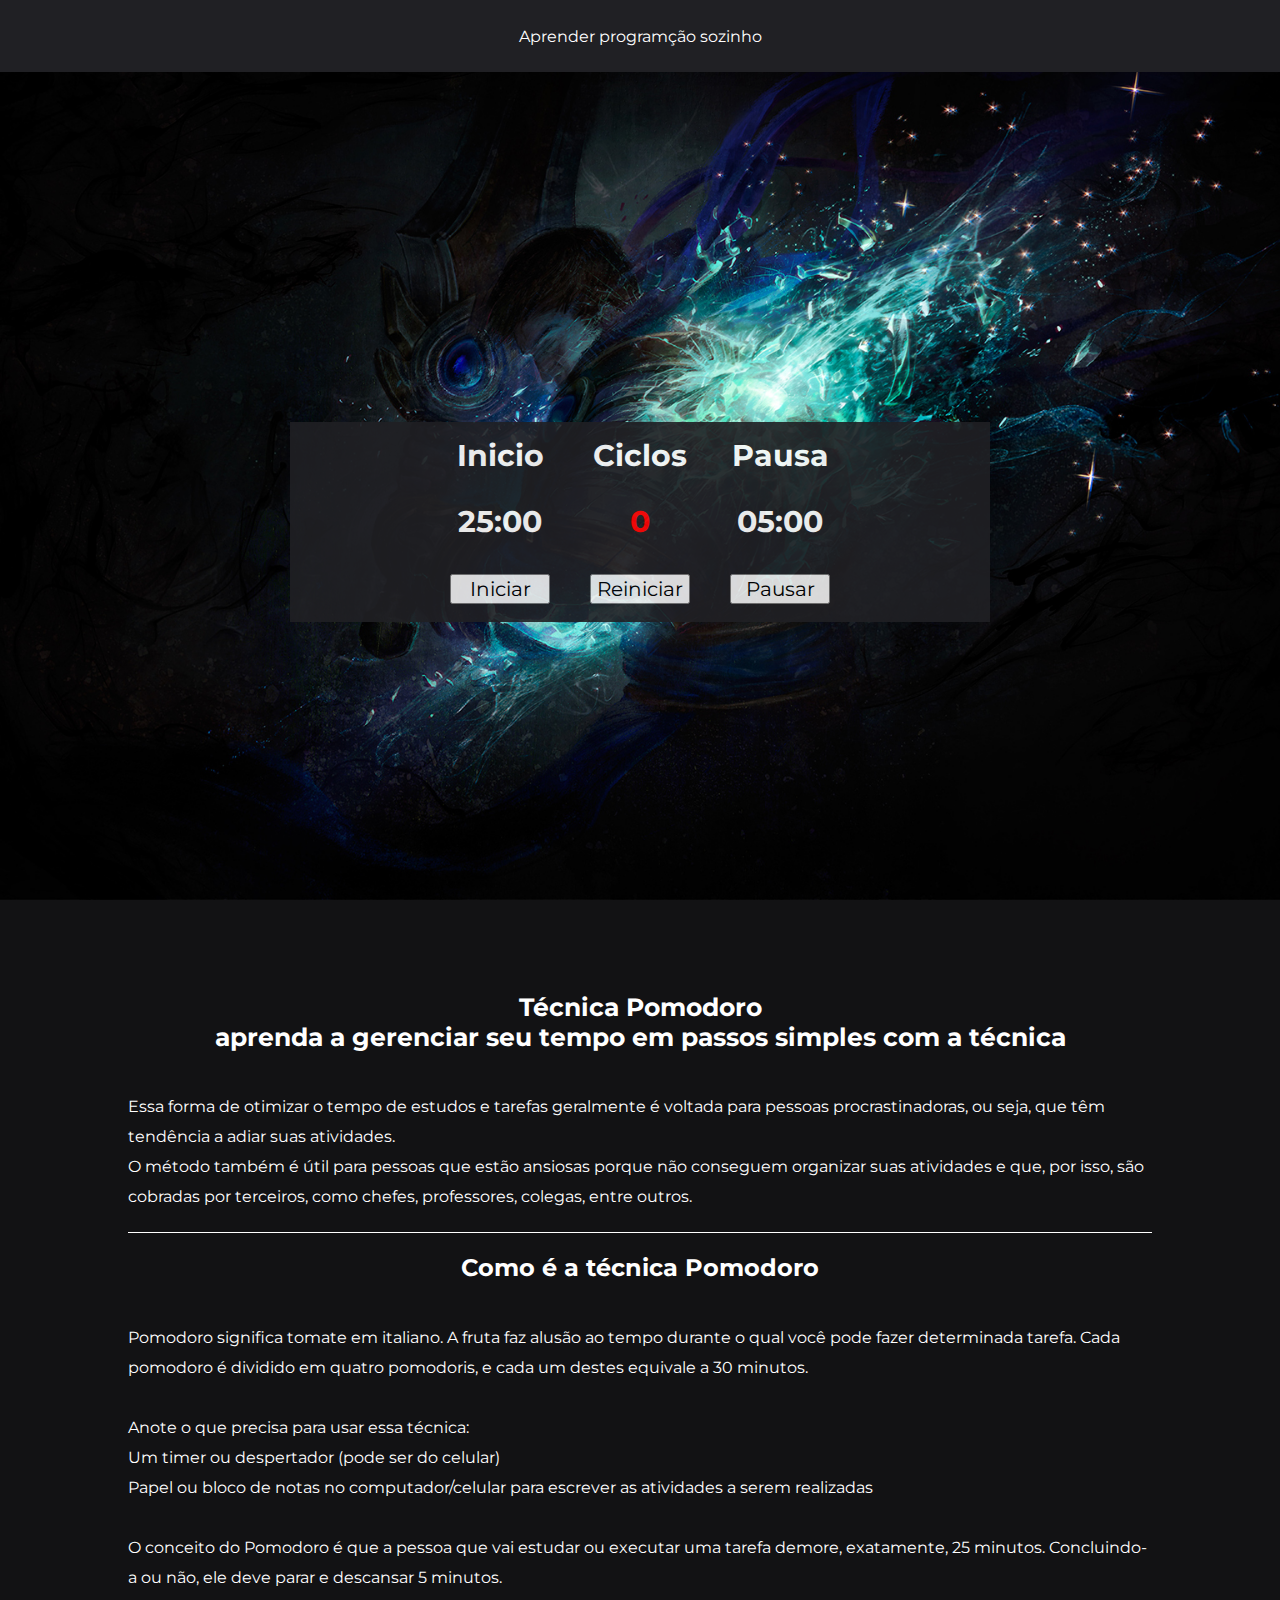
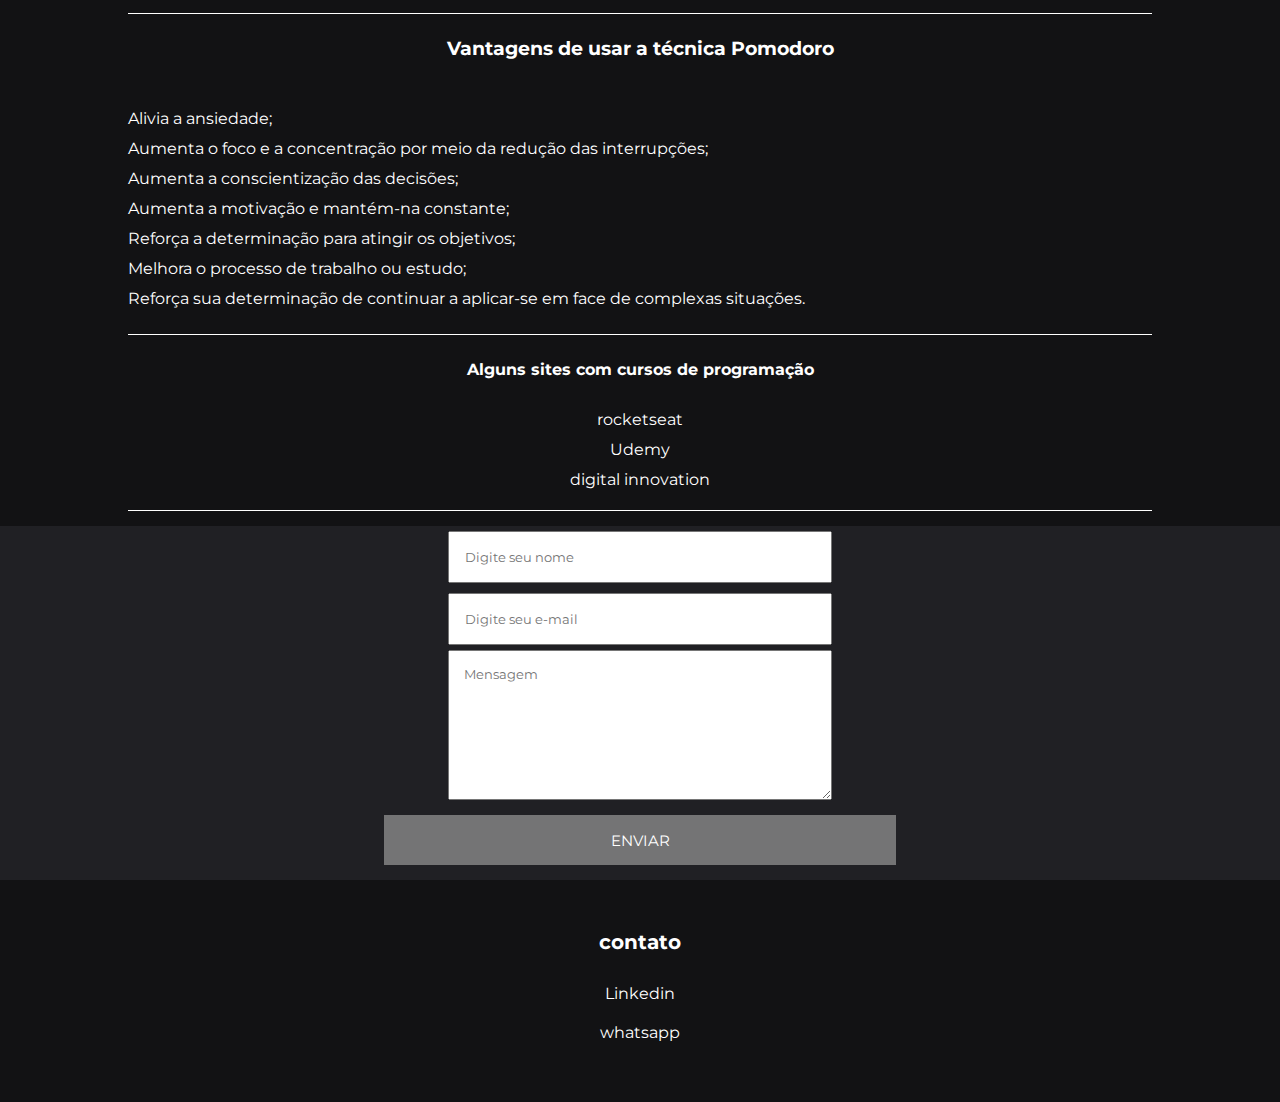
==== commit a2bbbfb0: "atualizacao nas fotos correcao de textos e css" ====
--- a/index.html
+++ b/index.html
@@ -77,9 +77,6 @@
 
         </p>
         
-        
-
-
         <h4>Alguns sites com cursos de programação</h4>
         <ul>
             <li><a href="https://app.rocketseat.com.br/dashboard" target="_blank"
@@ -92,11 +89,12 @@
 
     </main>
 
-    <form>
-        <input id="nome" type="text" placeholder="Digite seu nome">
-        <input id="email" type="email" placeholder="Digite seu e-mail">
-        <textarea name="texto" id="texto" cols="30" rows="10" placeholder="Mensagem"></textarea>
-        <button id="enviar">enviar</button>
+    <form id="form">
+        <input autocomplete="off" aria-label="Nome" required='digite seu nome' id="nome" type="text" placeholder="Digite seu nome">
+        <input autocomplete="off"  aria-label="Email" required id="email" type="email" placeholder="Digite seu e-mail">
+        <textarea autocomplete="off" required aria-label="Escrava alguma mensagem " name="texto" id="texto" cols="30" rows="10" placeholder="Mensagem"></textarea>
+        <button aria-label="botão de Enviar" type="submit" id="enviar">enviar</button>
+      
     </form>
     <footer>
         <h5>contato</h5>
--- a/css/style.css
+++ b/css/style.css
@@ -118,7 +118,7 @@
 
 
 #titulo{
-    background-image: url(../images/fundo.jpg);
+    background-image: url(../images/garen.jpg);
     height: 100%;
     background-position: center;
     background-size: cover;
@@ -173,7 +173,7 @@
 }
 
 #nome, #email{
-    width: 30%;
+    width: 30vw;
 }
 
 form input{
@@ -185,8 +185,9 @@
 }
 
 #texto{
-    width: 50%;
+    width: 30vw;
     height: 150px;
+    padding:15px;
 }
 form button{
     width: 40%;
--- a/css/mobile.css
+++ b/css/mobile.css
@@ -1,6 +1,6 @@
-@media screen and (max-width: 800px){
+@media screen and (max-width: 500px){
 #nome, #email,#texto{
-    width: 90%;
+    width: 80%;
 }
 
 }